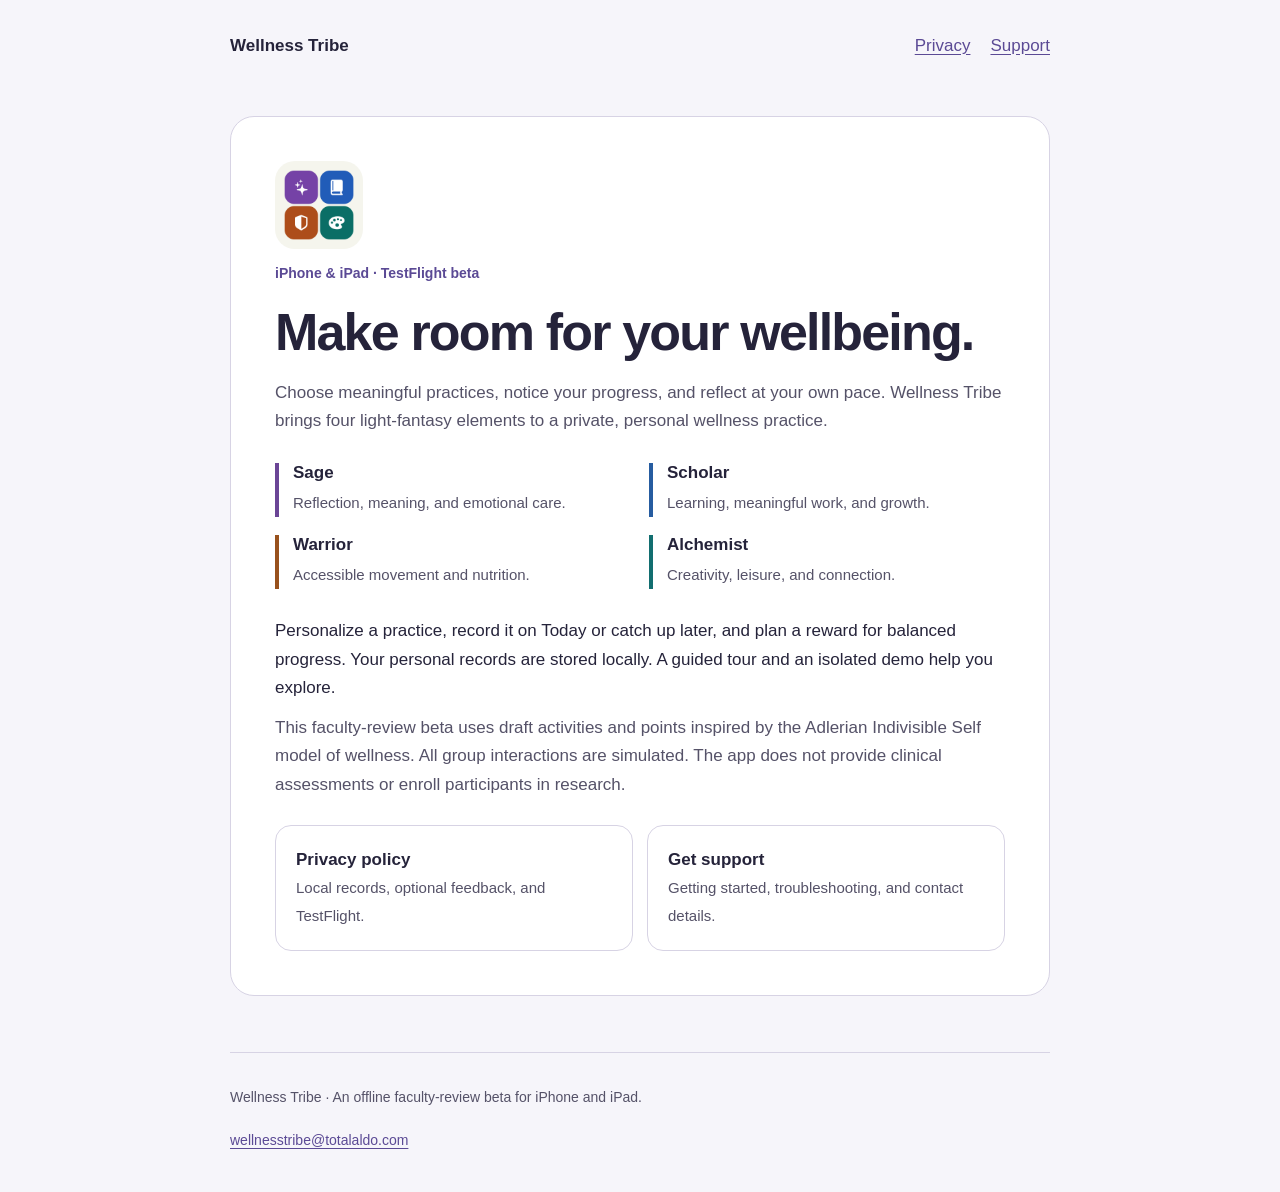
==== index.html @ be36bc8e "Publish Wellness Tribe privacy and support documentation" ====
<!doctype html>
<html lang="en">
<head>
<meta charset="utf-8"><meta name="viewport" content="width=device-width, initial-scale=1">
<meta name="description" content="Wellness Tribe: offline wellness practices for iPhone and iPad. Privacy information and app support.">
<title>Wellness at your pace · Wellness Tribe</title>
<link rel="stylesheet" href="./site.css"><link rel="icon" type="image/png" href="./assets/app-icon.png">
</head>
<body>
<a class="skip" href="#main">Skip to content</a>
<header><a class="brand" href="./">Wellness Tribe</a><nav aria-label="Main navigation"><a href="./privacy/">Privacy</a><a href="./support/">Support</a></nav></header>
<main id="main"><article class="panel">
<img class="app-icon" src="./assets/app-icon.png" alt="Wellness Tribe lantern emblem" width="88" height="88">
<p class="eyebrow">iPhone &amp; iPad · TestFlight beta</p>
<h1>Make room for your wellbeing.</h1>
<p class="intro">Choose meaningful practices, notice your progress, and reflect at your own pace. Wellness Tribe brings four light-fantasy elements to a private, personal wellness practice.</p>
<ul class="elements">
<li style="--element:var(--sage)"><h3>Sage</h3><span>Reflection, meaning, and emotional care.</span></li>
<li style="--element:var(--scholar)"><h3>Scholar</h3><span>Learning, meaningful work, and growth.</span></li>
<li style="--element:var(--warrior)"><h3>Warrior</h3><span>Accessible movement and nutrition.</span></li>
<li style="--element:var(--alchemist)"><h3>Alchemist</h3><span>Creativity, leisure, and connection.</span></li>
</ul>
<p>Personalize a practice, record it on Today or catch up later, and plan a reward for balanced progress. Your personal records are stored locally. A guided tour and an isolated demo help you explore.</p>
<p class="meta">This faculty-review beta uses draft activities and points inspired by the Adlerian Indivisible Self model of wellness. All group interactions are simulated. The app does not provide clinical assessments or enroll participants in research.</p>
<div class="cards"><a class="card" href="./privacy/"><strong>Privacy policy</strong><span>Local records, optional feedback, and TestFlight.</span></a><a class="card" href="./support/"><strong>Get support</strong><span>Getting started, troubleshooting, and contact details.</span></a></div>
</article></main>
<footer><p>Wellness Tribe · An offline faculty-review beta for iPhone and iPad.</p><a href="mailto:wellnesstribe@totalaldo.com">wellnesstribe@totalaldo.com</a></footer>
</body></html>
---- site.css ----
:root { color-scheme: light dark; --bg:#f6f5fa; --panel:#fff; --text:#25233a; --muted:#555268; --accent:#5b4a95; --border:#d7d3e4; --sage:#6b4596; --scholar:#265ca0; --warrior:#98511d; --alchemist:#126e70; font-family:ui-rounded,-apple-system,BlinkMacSystemFont,"Segoe UI",sans-serif; }
@media (prefers-color-scheme:dark) { :root { --bg:#171622; --panel:#242231; --text:#f5f1ff; --muted:#cbc5d9; --accent:#c6b5ff; --border:#504a60; --sage:#d4afff; --scholar:#a1c5ff; --warrior:#ffc496; --alchemist:#8cdddd; } }
* { box-sizing:border-box; }
body { margin:0; color:var(--text); background:var(--bg); font-size:1.0625rem; line-height:1.65; }
a { color:var(--accent); text-underline-offset:0.2em; }
a:focus-visible { outline:3px solid var(--accent); outline-offset:5px; border-radius:4px; }
.skip { position:absolute; top:-6rem; left:1rem; padding:.5rem; background:var(--panel); }
.skip:focus { top:1rem; }
header,main,footer { width:min(820px,calc(100% - 40px)); margin-inline:auto; }
header { display:flex; justify-content:space-between; align-items:center; flex-wrap:wrap; gap:1rem; padding-block:24px; }
.brand { font-weight:750; color:var(--text); text-decoration:none; }
nav { display:flex; flex-wrap:wrap; gap:1.25rem; }
nav a { padding-block:8px; }
main { padding-block:24px 56px; }
.panel { background:var(--panel); border:1px solid var(--border); border-radius:24px; padding:clamp(22px,5vw,44px); }
h1,h2,h3 { line-height:1.2; }
h1 { font-size:clamp(2rem,6vw,3.25rem); letter-spacing:-.035em; margin:16px 0; }
h2 { font-size:1.35rem; margin-top:2rem; }
h3 { font-size:1.0625rem; margin:0 0 .35rem; }
p { margin:.8rem 0; }
.meta,.intro,footer { color:var(--muted); }
.eyebrow { font-size:.875rem; font-weight:650; color:var(--accent); }
.app-icon { display:block; width:88px; height:88px; border-radius:20px; }
.cards { display:grid; grid-template-columns:repeat(2,minmax(0,1fr)); gap:14px; margin-top:26px; }
.card { display:block; border:1px solid var(--border); border-radius:16px; padding:20px; color:var(--text); text-decoration:none; background:var(--panel); }
.card strong { display:block; }
.card span { color:var(--muted); font-size:.9375rem; }
a.card:hover { border-color:var(--accent); }
.elements { list-style:none; display:grid; grid-template-columns:repeat(2,minmax(0,1fr)); gap:18px; padding:0; margin:28px 0; }
.elements li { padding-left:14px; border-left:4px solid var(--element); }
.elements span { color:var(--muted); font-size:.9375rem; }
footer { border-top:1px solid var(--border); padding-block:20px 32px; font-size:.875rem; }
footer a { display:inline-block; padding-block:8px; }
@media(max-width:480px) { .cards,.elements { grid-template-columns:1fr; } header,main,footer { width:calc(100% - 28px); } }
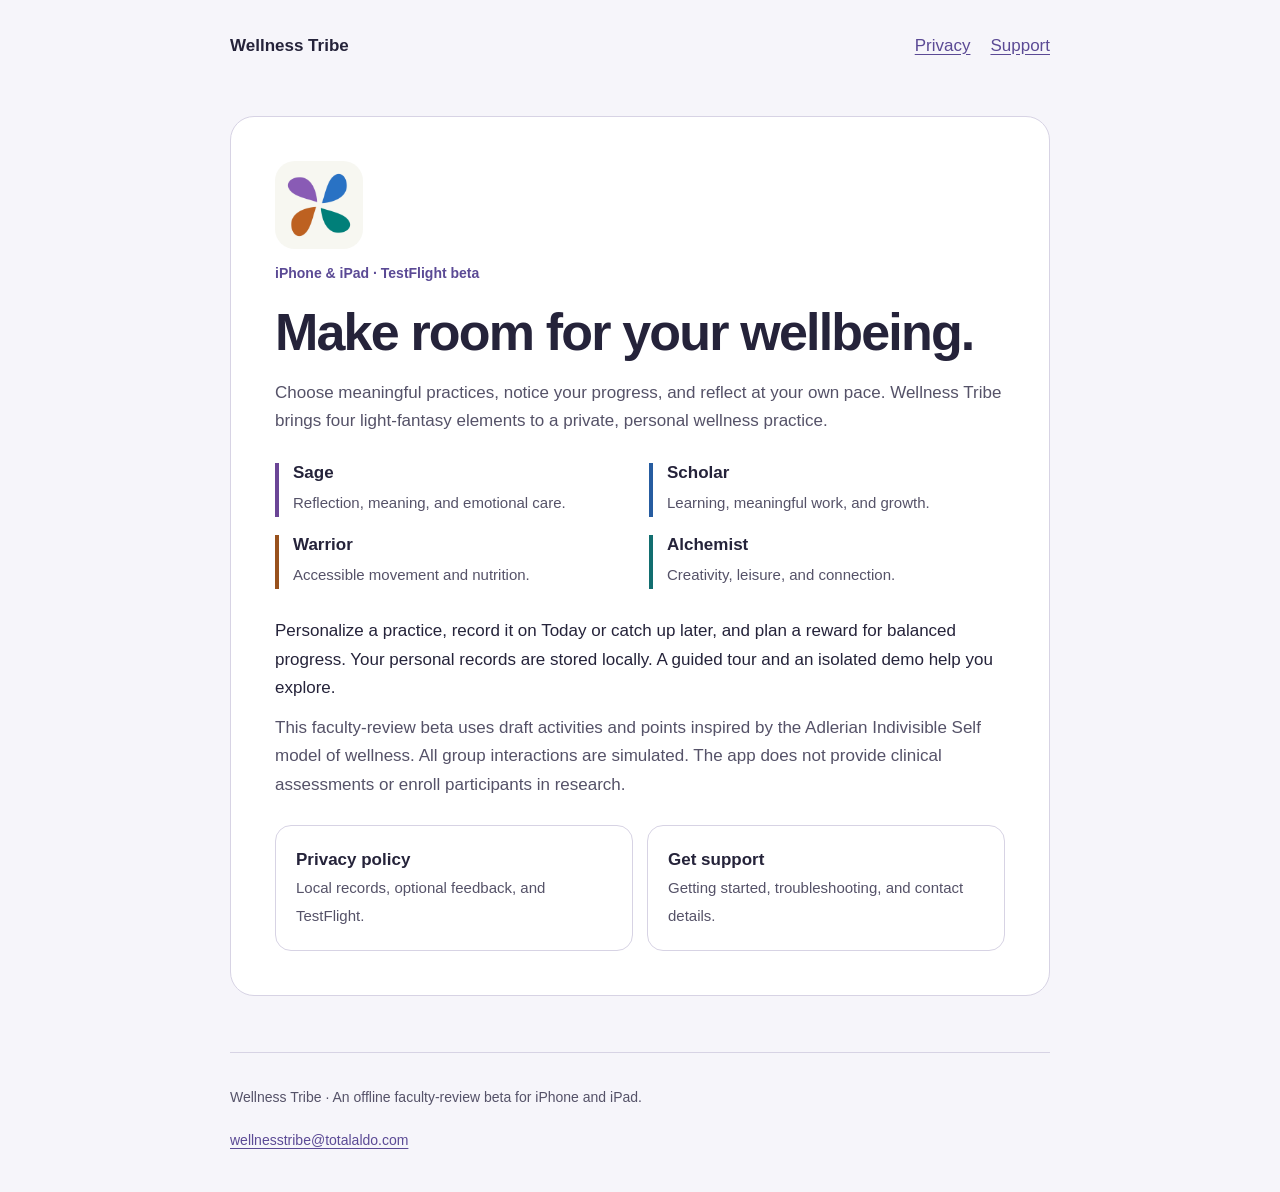
==== commit 309ef5a0: "Use original four-color artwork for the app identity" ====
--- a/index.html
+++ b/index.html
@@ -10,15 +10,15 @@
 <a class="skip" href="#main">Skip to content</a>
 <header><a class="brand" href="./">Wellness Tribe</a><nav aria-label="Main navigation"><a href="./privacy/">Privacy</a><a href="./support/">Support</a></nav></header>
 <main id="main"><article class="panel">
-<img class="app-icon" src="./assets/app-icon.png" alt="Wellness Tribe lantern emblem" width="88" height="88">
+<img class="app-icon" src="./assets/app-icon.png" alt="Wellness Tribe four-color growth mark" width="88" height="88">
 <p class="eyebrow">iPhone &amp; iPad · TestFlight beta</p>
 <h1>Make room for your wellbeing.</h1>
 <p class="intro">Choose meaningful practices, notice your progress, and reflect at your own pace. Wellness Tribe brings four light-fantasy elements to a private, personal wellness practice.</p>
 <ul class="elements">
-<li style="--element:var(--sage)"><h3>Sage</h3><span>Reflection, meaning, and emotional care.</span></li>
-<li style="--element:var(--scholar)"><h3>Scholar</h3><span>Learning, meaningful work, and growth.</span></li>
-<li style="--element:var(--warrior)"><h3>Warrior</h3><span>Accessible movement and nutrition.</span></li>
-<li style="--element:var(--alchemist)"><h3>Alchemist</h3><span>Creativity, leisure, and connection.</span></li>
+<li style="--element:var(--sage)"><h2>Sage</h2><span>Reflection, meaning, and emotional care.</span></li>
+<li style="--element:var(--scholar)"><h2>Scholar</h2><span>Learning, meaningful work, and growth.</span></li>
+<li style="--element:var(--warrior)"><h2>Warrior</h2><span>Accessible movement and nutrition.</span></li>
+<li style="--element:var(--alchemist)"><h2>Alchemist</h2><span>Creativity, leisure, and connection.</span></li>
 </ul>
 <p>Personalize a practice, record it on Today or catch up later, and plan a reward for balanced progress. Your personal records are stored locally. A guided tour and an isolated demo help you explore.</p>
 <p class="meta">This faculty-review beta uses draft activities and points inspired by the Adlerian Indivisible Self model of wellness. All group interactions are simulated. The app does not provide clinical assessments or enroll participants in research.</p>
--- a/site.css
+++ b/site.css
@@ -16,7 +16,7 @@
 h1,h2,h3 { line-height:1.2; }
 h1 { font-size:clamp(2rem,6vw,3.25rem); letter-spacing:-.035em; margin:16px 0; }
 h2 { font-size:1.35rem; margin-top:2rem; }
-h3 { font-size:1.0625rem; margin:0 0 .35rem; }
+.elements h2 { font-size:1.0625rem; margin:0 0 .35rem; }
 p { margin:.8rem 0; }
 .meta,.intro,footer { color:var(--muted); }
 .eyebrow { font-size:.875rem; font-weight:650; color:var(--accent); }
